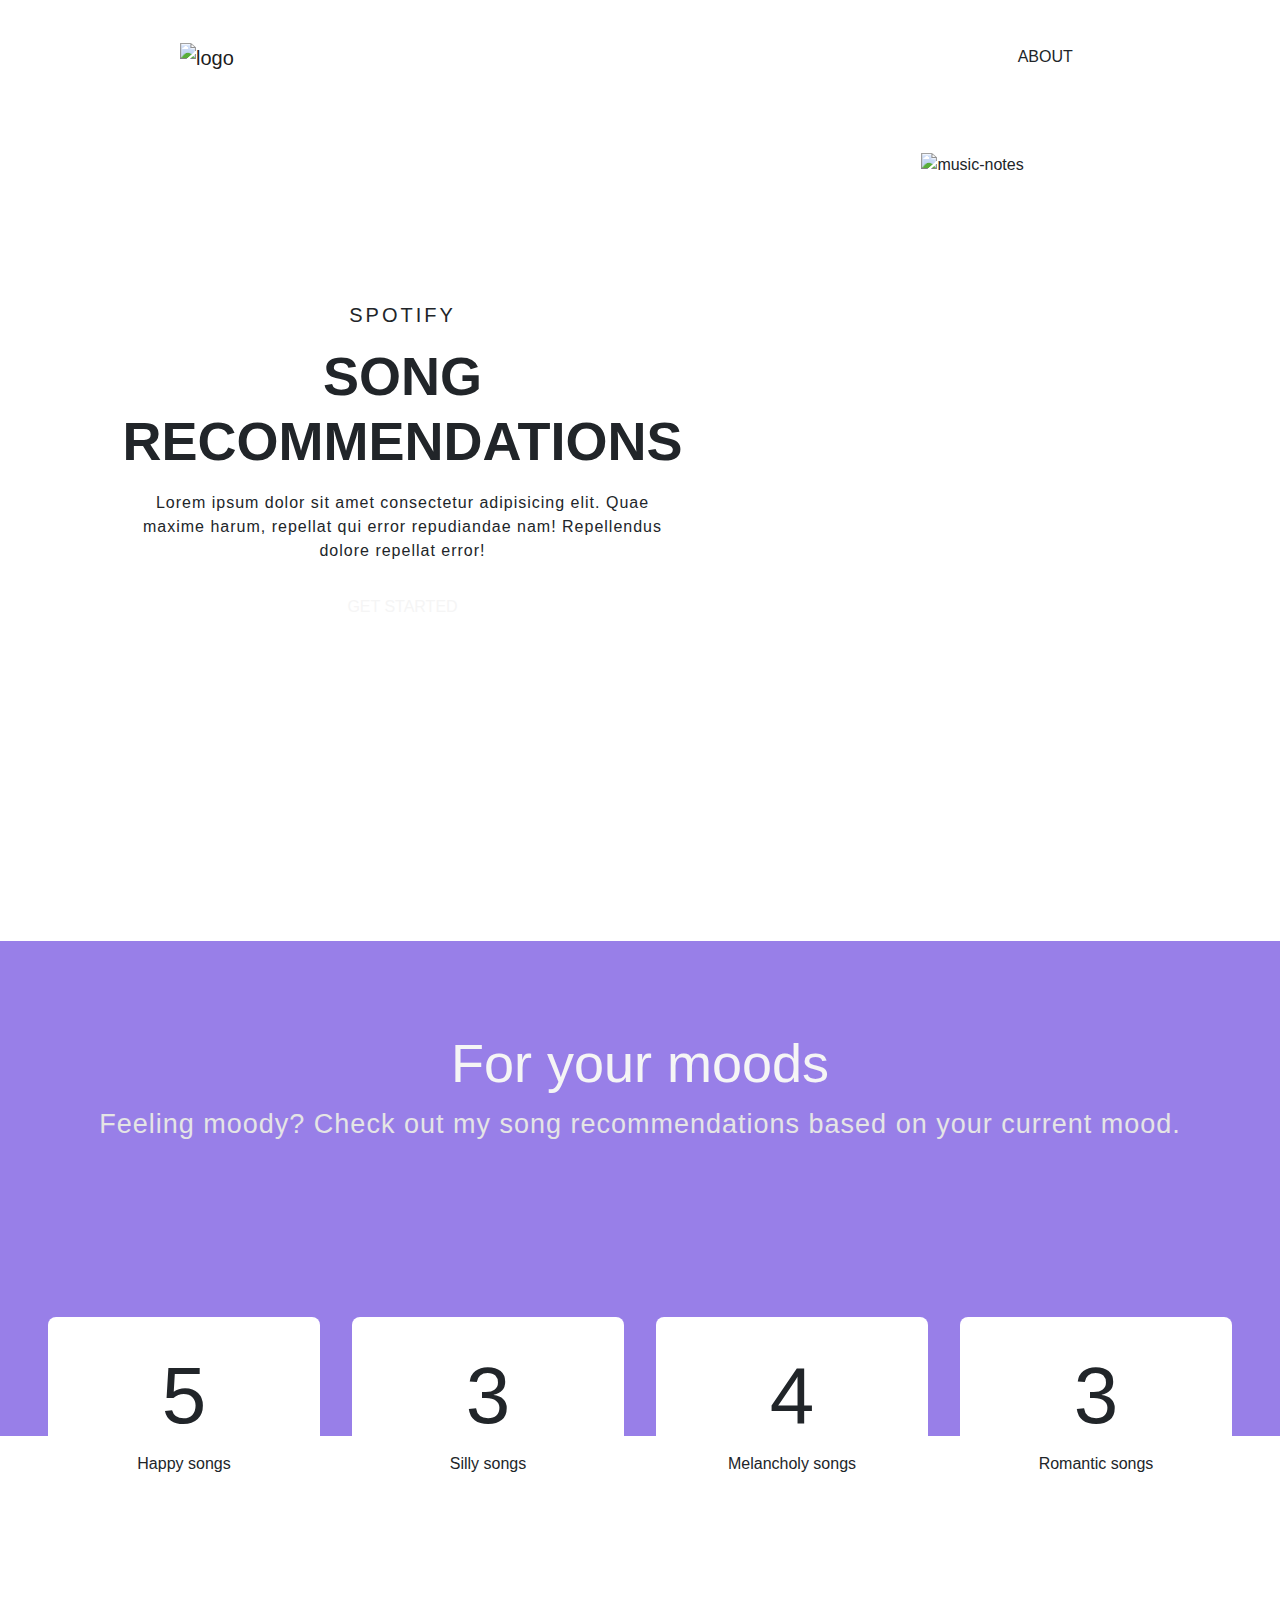
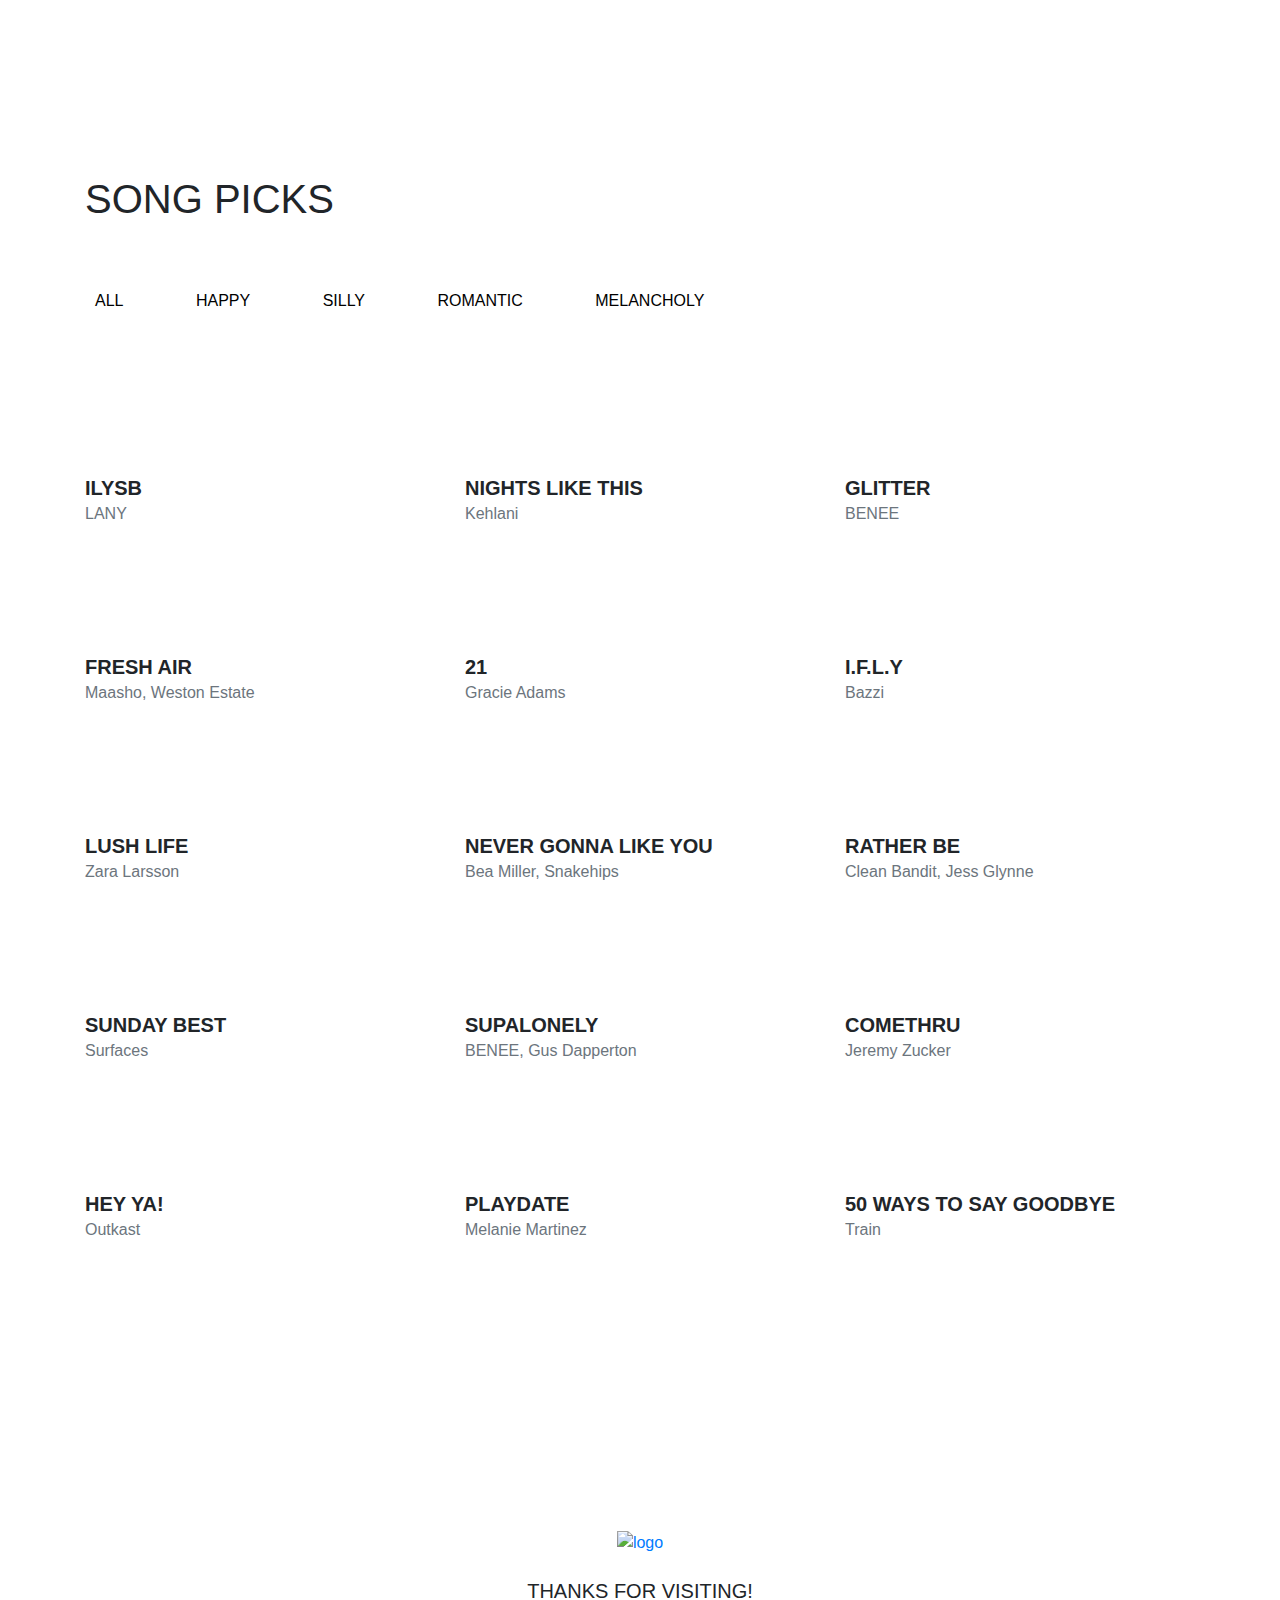
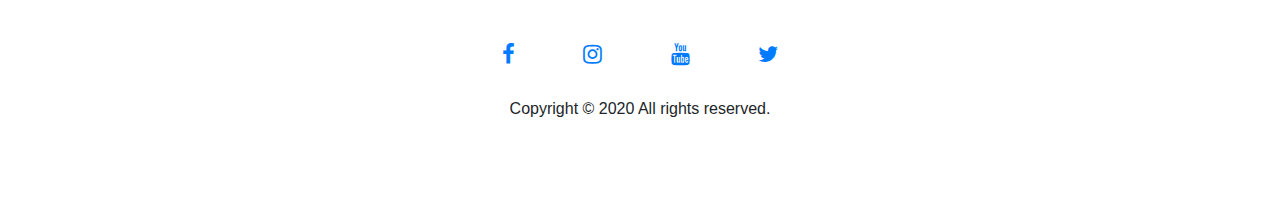
==== index.html @ 08bbc378 "moved file to root" ====
<!doctype html>
<html lang="en">

<head>
  <!-- Required meta tags -->
  <meta charset="utf-8">
  <meta name="viewport" content="width=device-width, initial-scale=1, shrink-to-fit=no">

  <!-- Bootstrap CSS -->
  <link rel="stylesheet" href="https://stackpath.bootstrapcdn.com/bootstrap/4.4.1/css/bootstrap.min.css"
    integrity="sha384-Vkoo8x4CGsO3+Hhxv8T/Q5PaXtkKtu6ug5TOeNV6gBiFeWPGFN9MuhOf23Q9Ifjh" crossorigin="anonymous">
  <!-- My CSS -->
  <link rel="stylesheet" href="./css/style.css">
  <link rel="stylesheet" href="./css/responsive.css">
  <!-- Icons -->
  <link rel="stylesheet" href="https://cdnjs.cloudflare.com/ajax/libs/font-awesome/4.7.0/css/font-awesome.min.css">

  <title>Song Recommendations</title>

</head>

<body>
  <!-- header nav -->
  <header class="header_area">
    <div class="main-menu">
      <nav class="navbar navbar-expand-lg navbar-light">
        <a class="navbar-brand" href="#"><img src="./assets/logo-mini.png" height=50 alt="logo"></a>
        <button class="navbar-toggler" type="button" data-toggle="collapse" data-target="#navbarNav"
          aria-controls="navbarNav" aria-expanded="false" aria-label="Toggle navigation">
          <span class="navbar-toggler-icon"></span>
        </button>
        <div class="collapse navbar-collapse" id="navbarNav">
          <div class="mr-auto"></div>
          <ul class="navbar-nav">
            <li class="nav-item active">
              <a class="nav-link" href="#">Home <span class="sr-only">(current)</span></a>
            </li>
            <li class="nav-item">
              <a class="nav-link" href="#about">About</a>
            </li>
          </ul>
        </div>
      </nav>
    </div>
  </header>
  
  <!-- header nav end -->
  <div class="container text-center">
    <div class="row">
      <div class="col-md-7 col-sm-12">
        <h5>SPOTIFY</h5>

        <h1>SONG RECOMMENDATIONS</h1>
        <p>Lorem ipsum dolor sit amet consectetur adipisicing elit. Quae maxime harum, repellat qui error
          repudiandae nam! Repellendus dolore repellat error!</p>
        <button class="btn button primary-button text-uppercase"><a href="#songs">Get Started</a></button>
      </div>
      <div class="col-md-5 col-sm-12 h-25">
        <img src="../assets/music.png" alt="music-notes" height="300">
      </div>
    </div>
  </div>

  <!-- header/banner end -->

  <main>
    
    <section id="about" class="section-2 container-fluid p-0">
      <div class="cover">
        <div class="content text-center">
          <h1>For your moods</h1>
          <p>
            Feeling moody? Check out my song recommendations based on your current mood. </p>
        </div>
      </div>

      <div class="container-fluid text-center">
        <div class="numbers d-flex flex-md-row flex-wrap justify-content-center">
          <div class="rect">
            <h1>5</h1>
            <p>Happy songs</p>
          </div>
          <div class="rect">
            <h1>3</h1>
            <p>Silly songs</p>
          </div>
          <div class="rect">
            <h1>4</h1>
            <p>Melancholy songs</p>
          </div>
          <div class="rect">
            <h1>3</h1>
            <p>Romantic songs</p>
          </div>
        </div>
      </div>
    </section>
    <!-- songs grid -->
    <section class="grid-area" id="songs">
      <div class="container">
        <div class="grid-title pb-5">
          <h1 class="text-uppercase title-h1">Song Picks</h1>
          <!-- <h1 class="text-uppercase title-h1"></h1> -->
        </div>

        <div class="button-group">
          <button type="button" class="active" data-filter="*">All</button>
          <button type="button" data-filter=".happy">Happy</button>
          <button type="button" data-filter=".silly">Silly</button>
          <button type="button" data-filter=".romantic">Romantic</button>
          <button type="button" data-filter=".melancholy">Melancholy</button>
        </div>

        <div class="row grid">
          <div class="col-lg-4 col-md-6 col-sm-12 element-item romantic">
            <div class="our-song">
              <div class="img">
                <iframe src="https://open.spotify.com/embed/track/2btKtacOXuMtC9WjcNRvAA" width="260" height="80"
                  frameborder="0" allowtransparency="true" allow="encrypted-media"
                  class="embed-responsive-item"></iframe>
              </div>
              <div class="title py-4">
                <h4 class="text-uppercase">ILYSB</h4>
                <span class="text-secondary">LANY</span>
              </div>
            </div>
          </div>
          <div class="col-lg-4 col-md-6 col-sm-12 element-item melancholy">
            <div class="our-song">
              <div class="img">
                <iframe src="https://open.spotify.com/embed/track/6ZRuF2n1CQxyxxAAWsKJOy" width="260" height="80"
                  frameborder="0" allowtransparency="true" allow="encrypted-media"
                  class="embed-responsive-item"></iframe>
              </div>
              <div class="title py-4">
                <h4 class="text-uppercase">Nights like this</h4>
                <span class="text-secondary">Kehlani</span>
              </div>
            </div>
          </div>
          <div class="col-lg-4 col-md-6 col-sm-12 element-item happy">
            <div class="our-song">
              <div class="img">
                <iframe src="https://open.spotify.com/embed/track/23TPP1eeElFfvYVznskwCY?si=12Czui0OSvKcH7scDJp1RA"
                  width="260" height="80" frameborder="0" allowtransparency="true" allow="encrypted-media"
                  class="embed-responsive-item"></iframe>
              </div>
              <div class="title py-4">
                <h4 class="text-uppercase">Glitter</h4>
                <span class="text-secondary">BENEE</span>
              </div>
            </div>
          </div>
          <div class="col-lg-4 col-md-6 col-sm-12 element-item romantic">
            <div class="our-song">
              <div class="img">
                <iframe src="https://open.spotify.com/embed/track/1NFNa1nGPnwdmcHO5XQ7Ui?si=1fVsL28STkyZ-cUA6MHjVA"
                  width="260" height="80" frameborder="0" allowtransparency="true" allow="encrypted-media"
                  class="embed-responsive-item"></iframe>
              </div>
              <div class="title py-4">
                <h4 class="text-uppercase">Fresh Air</h4>
                <span class="text-secondary"> Maasho, Weston Estate</span>
              </div>
            </div>
          </div>
          <div class="col-lg-4 col-md-6 col-sm-12 element-item melancholy">
            <div class="our-song">
              <div class="img">
                <iframe src="https://open.spotify.com/embed/track/2D2lazsae9o1UoVPUAdxyT?si=4JyuMyzUR7mgdUb02_jEhQ"
                  width="260" height="80" frameborder="0" allowtransparency="true" allow="encrypted-media"
                  class="embed-responsive-item"></iframe>
              </div>
              <div class="title py-4">
                <h4 class="text-uppercase">21</h4>
                <span class="text-secondary">Gracie Adams</span>
              </div>
            </div>
          </div>
          <div class="col-lg-4 col-md-6 col-sm-12 element-item romantic">
            <div class="our-song">
              <div class="img">
                <iframe src="https://open.spotify.com/embed/track/4a6q8CR2hzLk2plDkSxkfD?si=4YS08IiPSr6J7skVjplX7w"
                  width="260" height="80" frameborder="0" allowtransparency="true" allow="encrypted-media"
                  class="embed-responsive-item"></iframe>
              </div>
              <div class="title py-4">
                <h4 class="text-uppercase">I.F.L.Y</h4>
                <span class="text-secondary">Bazzi</span>
              </div>
            </div>
          </div>
          <div class="col-lg-4 col-md-6 col-sm-12 element-item happy">
            <div class="our-song">
              <div class="img">
                <iframe src="https://open.spotify.com/embed/track/2kvgmr5CFhSvleQqTjB3eP?si=8O9Pju3aRYKquGAKlJai1w"
                  width="260" height="80" frameborder="0" allowtransparency="true" allow="encrypted-media"
                  class="embed-responsive-item"></iframe>
              </div>
              <div class="title py-4">
                <h4 class="text-uppercase">Lush Life</h4>
                <span class="text-secondary">Zara Larsson</span>
              </div>
            </div>
          </div>
          <div class="col-lg-4 col-md-6 col-sm-12 element-item silly">
            <div class="our-song">
              <div class="img">
                <iframe src="https://open.spotify.com/embed/track/5lzp3WgXCd94gI7cQaQ9bQ?si=NEq-9z8mRvesstSaTT5Diw"
                  width="260" height="80" frameborder="0" allowtransparency="true" allow="encrypted-media"
                  class="embed-responsive-item"></iframe>
              </div>
              <div class="title py-4">
                <h4 class="text-uppercase">Never gonna like you</h4>
                <span class="text-secondary">Bea Miller, Snakehips</span>
              </div>
            </div>
          </div>
          <div class="col-lg-4 col-md-6 col-sm-12 element-item happy">
            <div class="our-song">
              <div class="img">
                <iframe src="https://open.spotify.com/embed/track/0TVV2gFROJaB3kIZyCUvIY?si=h89zkpguTAm8N0iKGRA2QQ"
                  width="260" height="80" frameborder="0" allowtransparency="true" allow="encrypted-media"
                  class="embed-responsive-item"></iframe>
              </div>
              <div class="title py-4">
                <h4 class="text-uppercase">Rather Be</h4>
                <span class="text-secondary">Clean Bandit, Jess Glynne</span>
              </div>
            </div>
          </div>
          <div class="col-lg-4 col-md-6 col-sm-12 element-item happy">
            <div class="our-song">
              <div class="img">
                <iframe src="https://open.spotify.com/embed/track/1Cv1YLb4q0RzL6pybtaMLo" width="260" height="80"
                  frameborder="0" allowtransparency="true" allow="encrypted-media"
                  class="embed-responsive-item"></iframe>
              </div>
              <div class="title py-4">
                <h4 class="text-uppercase">Sunday Best</h4>
                <span class="text-secondary">Surfaces</span>
              </div>
            </div>
          </div>
          <div class="col-lg-4 col-md-6 col-sm-12 element-item silly">
            <div class="our-song">
              <div class="img">
                <iframe src="https://open.spotify.com/embed/track/4nK5YrxbMGZstTLbvj6Gxw" width="260" height="80"
                  frameborder="0" allowtransparency="true" allow="encrypted-media"
                  class="embed-responsive-item"></iframe>
              </div>
              <div class="title py-4">
                <h4 class="text-uppercase">Supalonely</h4>
                <span class="text-secondary">BENEE, Gus Dapperton</span>
              </div>
            </div>
          </div>
          <div class="col-lg-4 col-md-6 col-sm-12 element-item melancholy">
            <div class="our-song">
              <div class="img">
                <iframe src="https://open.spotify.com/embed/track/18uwL0vNUanqZH0ro2QcOP?si=ASeWgpOrRXWKSU6M1baNkg"
                  width="260" height="80" frameborder="0" allowtransparency="true" allow="encrypted-media"
                  class="embed-responsive-item"></iframe>
              </div>
              <div class="title py-4">
                <h4 class="text-uppercase">Comethru</h4>
                <span class="text-secondary">Jeremy Zucker</span>
              </div>
            </div>
          </div>
          <div class="col-lg-4 col-md-6 col-sm-12 element-item happy">
            <div class="our-song">
              <div class="img">
                <iframe src="https://open.spotify.com/embed/track/3AszgPDZd9q0DpDFt4HFBy?si=mruC6h8ETCKUBYhpDoMNRQ"
                  width="260" height="80" frameborder="0" allowtransparency="true" allow="encrypted-media"
                  class="embed-responsive-item"></iframe>
              </div>
              <div class="title py-4">
                <h4 class="text-uppercase">Hey Ya!</h4>
                <span class="text-secondary">Outkast</span>
              </div>
            </div>
          </div>
          <div class="col-lg-4 col-md-6 col-sm-12 element-item melancholy">
            <div class="our-song">
              <div class="img">
                <iframe src="https://open.spotify.com/embed/track/4DpNNXFMMxQEKl7r0ykkWA?si=71JcmG0fSx23DiQxmCPgtQ"
                  width="260" height="80" frameborder="0" allowtransparency="true" allow="encrypted-media"
                  class="embed-responsive-item"></iframe>
              </div>
              <div class="title py-4">
                <h4 class="text-uppercase">Playdate</h4>
                <span class="text-secondary">Melanie Martinez</span>
              </div>
            </div>
          </div>
          <div class="col-lg-4 col-md-6 col-sm-12 element-item silly">
            <div class="our-song">
              <div class="img">
                <iframe src="https://open.spotify.com/embed/track/2NniAhAtkRACaMeYt48xlD" width="260" height="80"
                  frameborder="0" allowtransparency="true" allow="encrypted-media"
                  class="embed-responsive-item"></iframe>
              </div>
              <div class="title py-4">
                <h4 class="text-uppercase">50 ways to say goodbye</h4>
                <span class="text-secondary">Train</span>
              </div>
            </div>
          </div>
        </div>
      </div>
    </section>

    <!-- songs grid end -->

  </main>
  <footer class="footer-area">
    <div class="container">
      <div class="">
        <div class="site-logo text-center py-4">
          <a href="#"><img src="./assets/logo-mini.png" alt="logo" height="50"></a>
        </div>
        <div class="social text-center">
          <h5 class="text-uppercase">Thanks for visiting!</h5>
          <a href="#"><i class="fa fa-facebook"></i></a>
          <a href="#"><i class="fa fa-instagram"></i></a>
          <a href="#"><i class="fa fa-youtube"></i></a>
          <a href="#"><i class="fa fa-twitter"></i></a>
        </div>
        <div class="copyrights text-center">
          <p class="para">
            Copyright © 2020 All rights reserved.
          </p>
        </div>
      </div>
    </div>
  </footer>
  
  <!-- Optional JavaScript -->
  <!-- Jquery  -->
  <script src="https://cdnjs.cloudflare.com/ajax/libs/jquery/3.5.0/jquery.min.js"
    integrity="sha256-xNzN2a4ltkB44Mc/Jz3pT4iU1cmeR0FkXs4pru/JxaQ=" crossorigin="anonymous"></script>
  <script src="https://code.jquery.com/jquery-3.4.1.slim.min.js"
    integrity="sha384-J6qa4849blE2+poT4WnyKhv5vZF5SrPo0iEjwBvKU7imGFAV0wwj1yYfoRSJoZ+n"
    crossorigin="anonymous"></script>
  <!-- popper -->
  <script src="https://cdn.jsdelivr.net/npm/popper.js@1.16.0/dist/umd/popper.min.js"
    integrity="sha384-Q6E9RHvbIyZFJoft+2mJbHaEWldlvI9IOYy5n3zV9zzTtmI3UksdQRVvoxMfooAo"
    crossorigin="anonymous"></script>
  <!-- bootstrap -->
  <script src="https://stackpath.bootstrapcdn.com/bootstrap/4.4.1/js/bootstrap.min.js"
    integrity="sha384-wfSDF2E50Y2D1uUdj0O3uMBJnjuUD4Ih7YwaYd1iqfktj0Uod8GCExl3Og8ifwB6"
    crossorigin="anonymous"></script>
  <!-- isotope js library -->
  <script src="../external/isotope.min.js"></script>
  <!-- custom js -->
  <script src="../Javascript/main.js"></script>
  <!-- spotify -->
  <script src="https://sdk.scdn.co/spotify-player.js"></script>
  <script>
    window.onSpotifyWebPlaybackSDKReady = () => {
      const token = 'BQDsELh1Se75TSv4zop2jpzXA0-ob46IawTyYUQPzpLZhIaLlbGDX2r_m4s93Q0mQ5q74J6qy7omd3E8Xym5swXf7GTSx4edSaPCSYxxUVTp7kOAbnDyjmwQwOK1MBikD76SkZImhVtvU6irSMyEF9BGuCObr4gUzaFGY1lKTtLHPhpcgnKBBcU';
      const player = new Spotify.Player({
        name: 'Web Playback SDK Quick Start Player',
        getOAuthToken: cb => { cb(token); }
      });

      // Error handling
      player.addListener('initialization_error', ({ message }) => { console.error(message); });
      player.addListener('authentication_error', ({ message }) => { console.error(message); });
      player.addListener('account_error', ({ message }) => { console.error(message); });
      player.addListener('playback_error', ({ message }) => { console.error(message); });

      // Playback status updates
      player.addListener('player_state_changed', state => { console.log(state); });

      // Ready
      player.addListener('ready', ({ device_id }) => {
        console.log('Ready with Device ID', device_id);
      });

      // Not Ready
      player.addListener('not_ready', ({ device_id }) => {
        console.log('Device ID has gone offline', device_id);
      });

      // Connect to the player!
      player.connect();
    };
  </script>
</body>

</html>
---- css/style.css ----
/* import fonts from fonts.css file */
@import url(./fonts.css);

/* import CSS variables */
@import url(../variables/_variables.css);
html{
    scroll-behavior: smooth;
}

header,
section {
    overflow-x: hidden;
}

/* header nav */
.header_area .main-menu .navbar .navbar-brand {
    padding: 0
}

.header_area .main-menu .navbar {
    padding: 2vmin 20vmin;
}

.header_area .main-menu .nav-item .nav-link {
    text-transform: uppercase;
    padding       : 1.7rem;
    color         : var(--title-color);
    font-weight   : 500;
}

.header_area .main-menu .navbar-nav .active a {
    background             : var(--gradient-color);
    -webkit-background-clip: text;
    -webkit-text-fill-color: transparent;
    background-clip        : text;
}

.header_area .main-menu .navbar-nav a:hover {
    background             : var(--gradient-color);
    -webkit-background-clip: text;
    -webkit-text-fill-color: transparent;
    background-clip        : text;
}

.dropdown-menu {
    display   : none;
    position  : absolute;
    background: white;
    min-width : 160px;
}

/* header nav end*/

/* banner */

.container .row .col-md-5 {
    padding: 4.2vmin 1vmin;
}

.container .row .col-md-7 {
    padding       : 20vmin 1vmin;
    padding-bottom: 35vmin;
}

.container .row .col-md-5 img {
    width: 90%
}

.container .col-md-7 h5 {
    padding       : 1vmin;
    letter-spacing: 3px;
}

.container .col-md-7 h1 {
    padding    : 0.1em 0 em;
    font-size  : 6vmin;
    font-weight: 600;
}

 .container .col-md-7 p{
    padding: 1vmin 5vmin;
    letter-spacing: 1px;
}

/* banner end */

/* Common Classes */

.title-text {
    font: normal bold 50px/ 72px var(--roboto);
}

.text-uppercase {
    text-transform: uppercase;
}

p.para {
    color   : var(--text-color);
}

.font-roboto {
    font-family: var(--roboto);
}

.btn a {
    padding: 0.8rem 2.2rem;
    font-weight: 500;
    position: relative;
    border: 3px solid transparent;
    border-radius: 4px;
    background: var(--gradient-color);
    background-clip: padding-box;
    color: whitesmoke;
    transition: background .6s ease;
    box-shadow: var(--box-shadow);
}

.btn a:hover{
    filter: opacity(0.8);
    color: whitesmoke;
    text-decoration: none;
}

button:focus, button:active button:hover .btn a:active,
.btn.active{
    outline: 0px !important;
    box-shadow: none !important;
}

/* Common Classes end */

/* Mood card section */

.cover {
    width: 100%;
    height: 55vmin;
    background-position: -24rem -19rem;
    background-size: 150%;
    position: relative;
  }
  
  .cover .overlay {
    position: absolute;
    top: 0;
    left: 0;
    width: 100%;
    height: 100%;
    z-index: 999;
  }
  
  .cover .content {
    width: 100%;
    height: 100%;
    background: rgba(118, 85, 225, 0.753);
    padding-top: 10vmin;
  }
  
  .cover .content > h1 {
    font-size: 6vmin;
    color: whitesmoke;
  }
  
  .cover .content > p {
    font-size: 3vmin;
    color: #e5e5e5;
    letter-spacing: 1px;
  }
  
  .numbers .rect {
    position: relative;
    z-index: 1;
    background: white;
    width: 17rem;
    height: 12rem;
    padding-top: 3.5vmin;
    margin: 1rem;
    border-radius: 0.5em;
    box-shadow: var(--box-shadow);

  }
  
  .numbers {
    margin-top: -15vmin; 
    margin-bottom: 10vmin;
  }
  
  .numbers .rect h1 {
    font-size: 5rem;
    color: var(--primary-color);
  }
  
  .purchase > h1 {
    padding-top: 15vmin;
    padding-bottom: 0.1em;
  }
  
  .purchase > p {
    font-size: 3vmin;
    padding-bottom: 5vmin;
  }
  
  .purchase .cards .card {
    width: 22rem;
    margin: 3vmin 3vmin;
  }
  
  .cards div {
    padding: 0;
    margin: 0;
  }
  
  .cards .title {
    background: rgba(208, 241, 241, 0.199);
    padding: 1.4em 2.5em;
    font-size: 2vmin;
  }
  
  .card .card-text {
    padding: 2.5rem 3rem;
  }
  
  .card-body .pricing {
    background: rgba(208, 241, 241, 0.199);
    border-top-right-radius: 170px;
    border-top-left-radius: 170px;
  }
  
  .card-body .pricing > h1 {
    font-size: 10vmin;
    padding: 1em 0.5em;
  }

/* songs grid */
.grid-area {
    margin: 10rem 0;
}

.grid-area .button-group button {
    background       : transparent;
    border           : none;
    font-weight      : 500;
    font-size        : 16px;
    padding: 10px;
    margin-bottom: 3rem;
    text-transform   : uppercase;
}

.grid-area .button-group button:hover {
    color: var(--primary-color);
    border-bottom: solid;
    border-color: var(--gradient-color);
    border-width: 0.15rem;
}

.grid-area .button-group button:active {
    border-bottom: solid;
    border-color: var(--gradient-color);
    border-width: 0.15rem;
}

.grid-area .button-group button+button {
    margin-left: 3rem;
}

.grid-area .grid .our-song>.title h4 {
    font-weight: 600;
    font-size  : 20px;
    line-height: 12px;
}


/* Footer Area */

footer.footer-area {
    padding   : 5rem 0;
    background: url(../assets/footer-bg.png) no-repeat;
}

footer.footer-area .social h5 {
    font: 500 23px/ 30px;
}

footer.footer-area .social a>i {
    font-size: 22px;
    padding  : 2rem;
    color    : var(--border-color);
}

footer.footer-area .social a:hover>i {
    color: var(--primary-color);
}

/* End Footer */
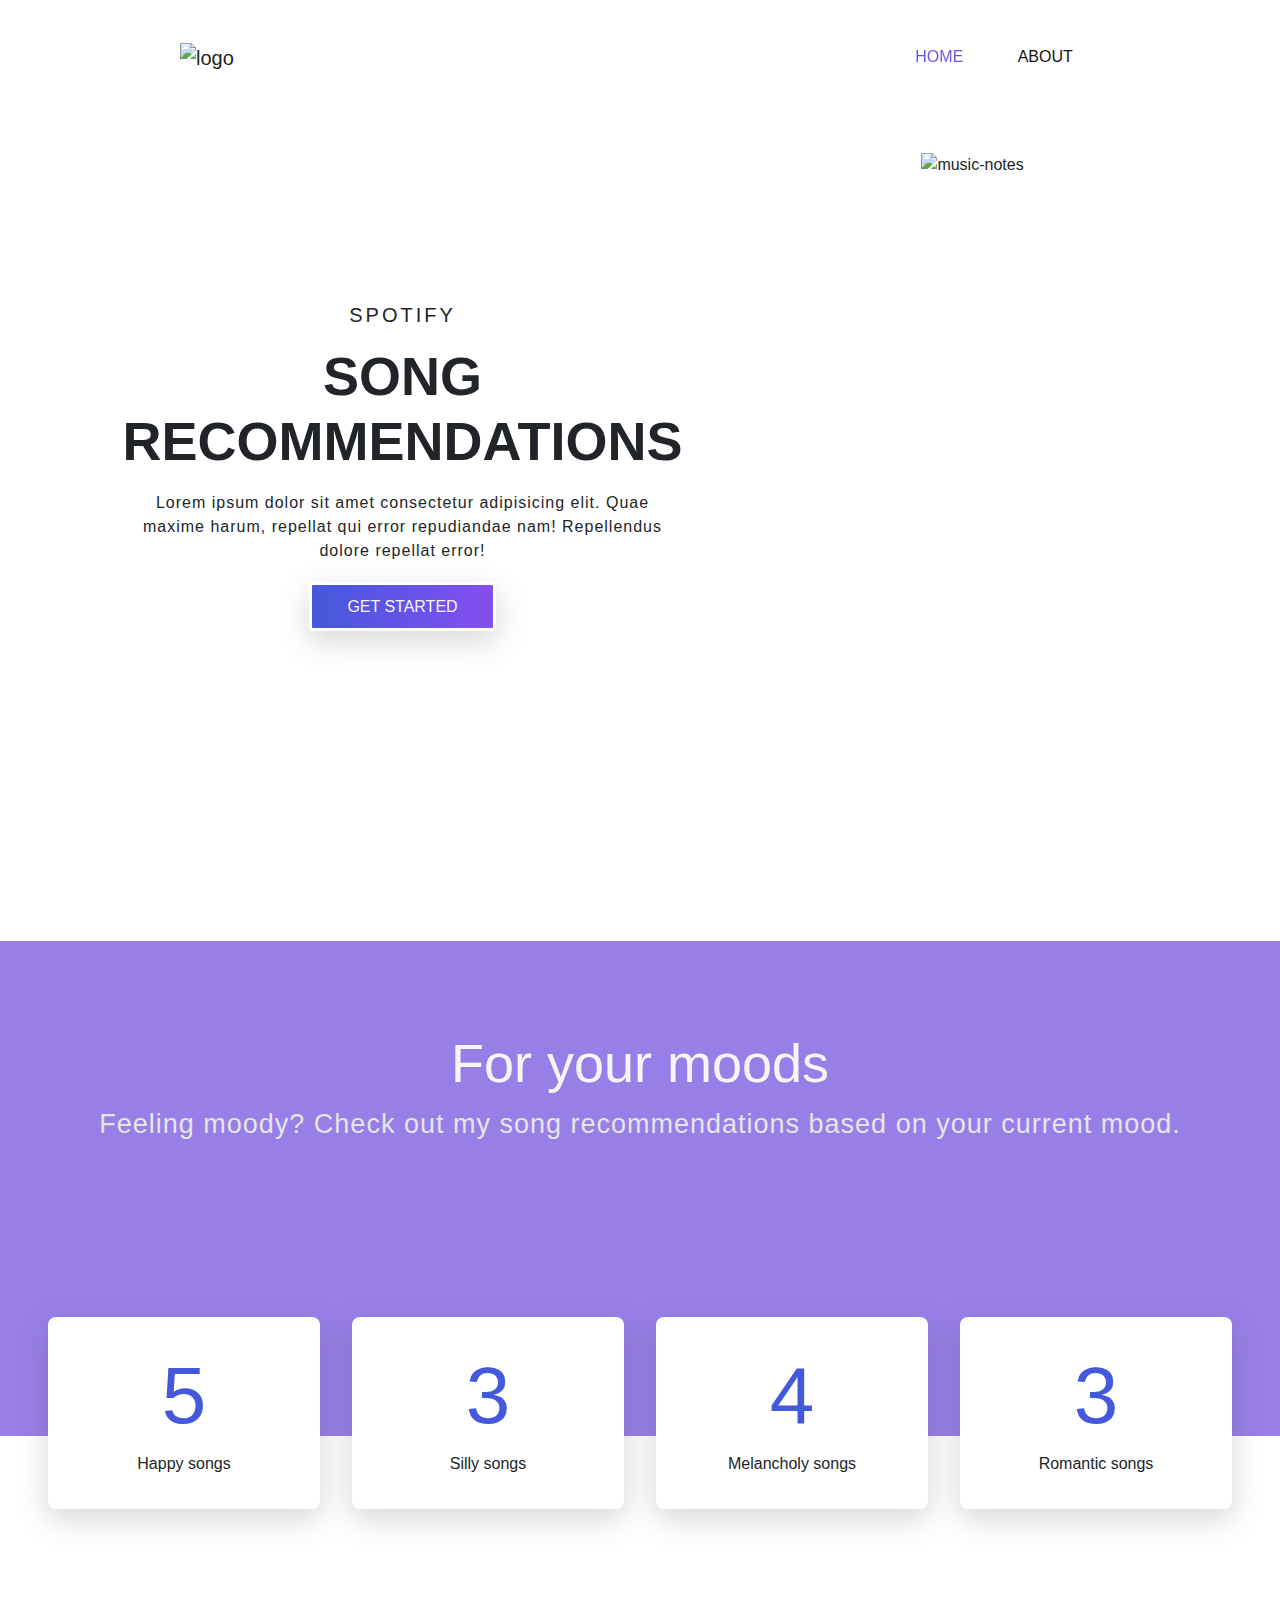
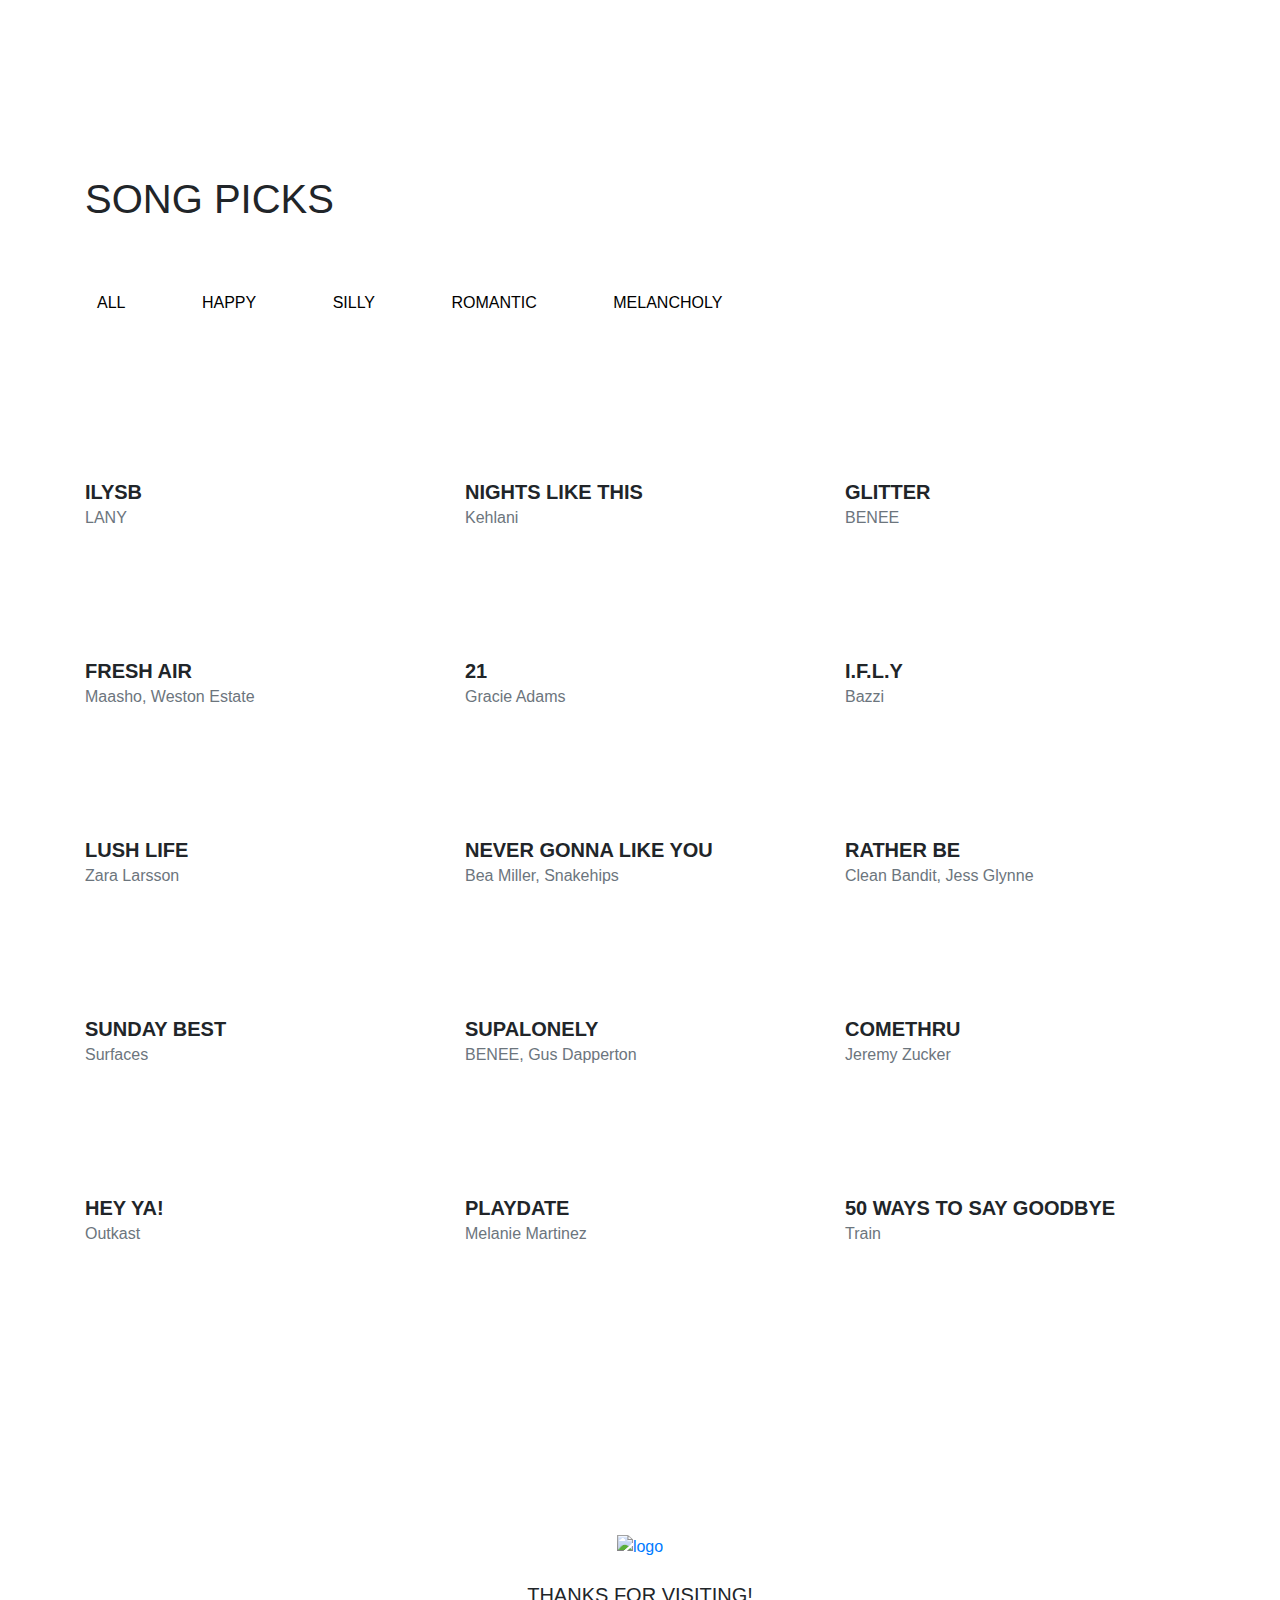
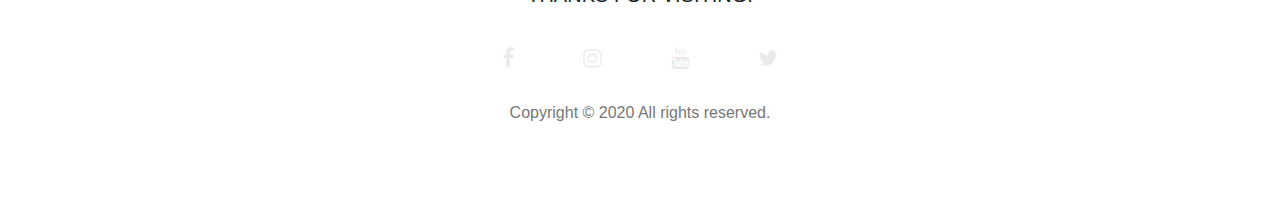
==== commit e0cb7ae4: "rewrite js file path" ====
--- a/index.html
+++ b/index.html
@@ -10,10 +10,12 @@
   <link rel="stylesheet" href="https://stackpath.bootstrapcdn.com/bootstrap/4.4.1/css/bootstrap.min.css"
     integrity="sha384-Vkoo8x4CGsO3+Hhxv8T/Q5PaXtkKtu6ug5TOeNV6gBiFeWPGFN9MuhOf23Q9Ifjh" crossorigin="anonymous">
   <!-- My CSS -->
-  <link rel="stylesheet" href="./css/style.css">
-  <link rel="stylesheet" href="./css/responsive.css">
+  <link rel="stylesheet" href="css/style.css">
+  <link rel="stylesheet" href="css/responsive.css">
   <!-- Icons -->
   <link rel="stylesheet" href="https://cdnjs.cloudflare.com/ajax/libs/font-awesome/4.7.0/css/font-awesome.min.css">
+  <!-- Favicon -->
+  <link rel="shortcut icon" type="image/png" href="assets/favicon.png">
 
   <title>Song Recommendations</title>
 
@@ -43,7 +45,7 @@
       </nav>
     </div>
   </header>
-  
+
   <!-- header nav end -->
   <div class="container text-center">
     <div class="row">
@@ -64,7 +66,7 @@
   <!-- header/banner end -->
 
   <main>
-    
+
     <section id="about" class="section-2 container-fluid p-0">
       <div class="cover">
         <div class="content text-center">
@@ -335,8 +337,7 @@
       </div>
     </div>
   </footer>
-  
-  <!-- Optional JavaScript -->
+
   <!-- Jquery  -->
   <script src="https://cdnjs.cloudflare.com/ajax/libs/jquery/3.5.0/jquery.min.js"
     integrity="sha256-xNzN2a4ltkB44Mc/Jz3pT4iU1cmeR0FkXs4pru/JxaQ=" crossorigin="anonymous"></script>
@@ -352,9 +353,9 @@
     integrity="sha384-wfSDF2E50Y2D1uUdj0O3uMBJnjuUD4Ih7YwaYd1iqfktj0Uod8GCExl3Og8ifwB6"
     crossorigin="anonymous"></script>
   <!-- isotope js library -->
-  <script src="../external/isotope.min.js"></script>
+  <script src="/external/isotope.min.js"></script>
   <!-- custom js -->
-  <script src="../Javascript/main.js"></script>
+  <script src="/javascript/main.js"></script>
   <!-- spotify -->
   <script src="https://sdk.scdn.co/spotify-player.js"></script>
   <script>
--- a/css/style.css
+++ b/css/style.css
@@ -1,52 +1,71 @@
 /* import fonts from fonts.css file */
-@import url(./fonts.css);
-
-/* import CSS variables */
-@import url(../variables/_variables.css);
-html{
-    scroll-behavior: smooth;
+@import url(fonts.css);
+
+html,
+body {
+  margin: 0%;
+  box-sizing: border-box;
+  width: 100%;
+  height: 100%;
+  scroll-behavior: smooth;
+}
+
+/* CSS variables */
+
+:root {
+  --primary-color: #4458dc;
+  --primary-color2: #854fee;
+  --title-color: #141313;
+  --text-color: #777777;
+  --border-color: #201f1f17;
+  --gradient-color: linear-gradient(90deg, #4458dc 0%, #854fee 100%);
+  --shadow-color: 0px 10px 30px rgba(118, 85, 225, 0.3);
+  --box-shadow: 0px 10px 30px rgba(57, 56, 61, 0.205);
+
+  /* font family variables. */
+  --roboto: "Roboto", cursive;
 }
 
 header,
 section {
-    overflow-x: hidden;
+  overflow-x: hidden;
 }
 
 /* header nav */
 .header_area .main-menu .navbar .navbar-brand {
-    padding: 0
+  padding: 0;
 }
 
 .header_area .main-menu .navbar {
-    padding: 2vmin 20vmin;
+  padding: 2vmin 20vmin;
 }
 
 .header_area .main-menu .nav-item .nav-link {
-    text-transform: uppercase;
-    padding       : 1.7rem;
-    color         : var(--title-color);
-    font-weight   : 500;
+  text-transform: uppercase;
+  padding: 1.7rem;
+  color: var(--title-color);
+  font-weight: 500;
 }
 
 .header_area .main-menu .navbar-nav .active a {
-    background             : var(--gradient-color);
-    -webkit-background-clip: text;
-    -webkit-text-fill-color: transparent;
-    background-clip        : text;
+  background: var(--gradient-color);
+  -webkit-background-clip: text;
+  -webkit-text-fill-color: transparent;
+  background-clip: text;
 }
 
 .header_area .main-menu .navbar-nav a:hover {
-    background             : var(--gradient-color);
-    -webkit-background-clip: text;
-    -webkit-text-fill-color: transparent;
-    background-clip        : text;
+  background: var(--gradient-color);
+  -webkit-background-clip: text;
+  -webkit-text-fill-color: transparent;
+  background-clip: text;
 }
 
 .dropdown-menu {
-    display   : none;
-    position  : absolute;
-    background: white;
-    min-width : 160px;
+  display: none;
+  position: absolute;
+  background: white;
+  min-width: 160px;
 }
 
 /* header nav end*/
@@ -54,32 +73,32 @@
 /* banner */
 
 .container .row .col-md-5 {
-    padding: 4.2vmin 1vmin;
+  padding: 4.2vmin 1vmin;
 }
 
 .container .row .col-md-7 {
-    padding       : 20vmin 1vmin;
-    padding-bottom: 35vmin;
+  padding: 20vmin 1vmin;
+  padding-bottom: 35vmin;
 }
 
 .container .row .col-md-5 img {
-    width: 90%
+  width: 90%;
 }
 
 .container .col-md-7 h5 {
-    padding       : 1vmin;
-    letter-spacing: 3px;
+  padding: 1vmin;
+  letter-spacing: 3px;
 }
 
 .container .col-md-7 h1 {
-    padding    : 0.1em 0 em;
-    font-size  : 6vmin;
-    font-weight: 600;
-}
-
- .container .col-md-7 p{
-    padding: 1vmin 5vmin;
-    letter-spacing: 1px;
+  padding: 0.1em 0 em;
+  font-size: 6vmin;
+  font-weight: 600;
+}
+
+.container .col-md-7 p {
+  padding: 1vmin 5vmin;
+  letter-spacing: 1px;
 }
 
 /* banner end */
@@ -87,44 +106,45 @@
 /* Common Classes */
 
 .title-text {
-    font: normal bold 50px/ 72px var(--roboto);
+  font: normal bold 50px/ 72px var(--roboto);
 }
 
 .text-uppercase {
-    text-transform: uppercase;
+  text-transform: uppercase;
 }
 
 p.para {
-    color   : var(--text-color);
+  color: var(--text-color);
 }
 
 .font-roboto {
-    font-family: var(--roboto);
+  font-family: var(--roboto);
 }
 
 .btn a {
-    padding: 0.8rem 2.2rem;
-    font-weight: 500;
-    position: relative;
-    border: 3px solid transparent;
-    border-radius: 4px;
-    background: var(--gradient-color);
-    background-clip: padding-box;
-    color: whitesmoke;
-    transition: background .6s ease;
-    box-shadow: var(--box-shadow);
-}
-
-.btn a:hover{
-    filter: opacity(0.8);
-    color: whitesmoke;
-    text-decoration: none;
-}
-
-button:focus, button:active button:hover .btn a:active,
-.btn.active{
-    outline: 0px !important;
-    box-shadow: none !important;
+  padding: 0.8rem 2.2rem;
+  font-weight: 500;
+  position: relative;
+  border: 3px solid transparent;
+  border-radius: 4px;
+  background: var(--gradient-color);
+  background-clip: padding-box;
+  color: whitesmoke;
+  transition: 0.6s ease;
+  box-shadow: var(--box-shadow);
+}
+
+.btn a:hover {
+  filter: opacity(0.8);
+  color: whitesmoke;
+  text-decoration: none;
+}
+
+button:focus,
+button:active button:hover .btn a:active,
+.btn.active {
+  outline: 0px !important;
+  box-shadow: none !important;
 }
 
 /* Common Classes end */
@@ -132,162 +152,156 @@
 /* Mood card section */
 
 .cover {
-    width: 100%;
-    height: 55vmin;
-    background-position: -24rem -19rem;
-    background-size: 150%;
-    position: relative;
-  }
-  
-  .cover .overlay {
-    position: absolute;
-    top: 0;
-    left: 0;
-    width: 100%;
-    height: 100%;
-    z-index: 999;
-  }
-  
-  .cover .content {
-    width: 100%;
-    height: 100%;
-    background: rgba(118, 85, 225, 0.753);
-    padding-top: 10vmin;
-  }
-  
-  .cover .content > h1 {
-    font-size: 6vmin;
-    color: whitesmoke;
-  }
-  
-  .cover .content > p {
-    font-size: 3vmin;
-    color: #e5e5e5;
-    letter-spacing: 1px;
-  }
-  
-  .numbers .rect {
-    position: relative;
-    z-index: 1;
-    background: white;
-    width: 17rem;
-    height: 12rem;
-    padding-top: 3.5vmin;
-    margin: 1rem;
-    border-radius: 0.5em;
-    box-shadow: var(--box-shadow);
-
-  }
-  
-  .numbers {
-    margin-top: -15vmin; 
-    margin-bottom: 10vmin;
-  }
-  
-  .numbers .rect h1 {
-    font-size: 5rem;
-    color: var(--primary-color);
-  }
-  
-  .purchase > h1 {
-    padding-top: 15vmin;
-    padding-bottom: 0.1em;
-  }
-  
-  .purchase > p {
-    font-size: 3vmin;
-    padding-bottom: 5vmin;
-  }
-  
-  .purchase .cards .card {
-    width: 22rem;
-    margin: 3vmin 3vmin;
-  }
-  
-  .cards div {
-    padding: 0;
-    margin: 0;
-  }
-  
-  .cards .title {
-    background: rgba(208, 241, 241, 0.199);
-    padding: 1.4em 2.5em;
-    font-size: 2vmin;
-  }
-  
-  .card .card-text {
-    padding: 2.5rem 3rem;
-  }
-  
-  .card-body .pricing {
-    background: rgba(208, 241, 241, 0.199);
-    border-top-right-radius: 170px;
-    border-top-left-radius: 170px;
-  }
-  
-  .card-body .pricing > h1 {
-    font-size: 10vmin;
-    padding: 1em 0.5em;
-  }
+  width: 100%;
+  height: 55vmin;
+  background-position: -24rem -19rem;
+  background-size: 150%;
+  position: relative;
+}
+
+.cover .overlay {
+  position: absolute;
+  top: 0;
+  left: 0;
+  width: 100%;
+  height: 100%;
+  z-index: 999;
+}
+
+.cover .content {
+  width: 100%;
+  height: 100%;
+  background: rgba(118, 85, 225, 0.753);
+  padding-top: 10vmin;
+}
+
+.cover .content > h1 {
+  font-size: 6vmin;
+  color: whitesmoke;
+}
+
+.cover .content > p {
+  font-size: 3vmin;
+  color: #e5e5e5;
+  letter-spacing: 1px;
+}
+
+.numbers .rect {
+  position: relative;
+  z-index: 1;
+  background: white;
+  width: 17rem;
+  height: 12rem;
+  padding-top: 3.5vmin;
+  margin: 1rem;
+  border-radius: 0.5em;
+  box-shadow: var(--box-shadow);
+}
+
+.numbers {
+  margin-top: -15vmin;
+  margin-bottom: 10vmin;
+}
+
+.numbers .rect h1 {
+  font-size: 5rem;
+  color: var(--primary-color);
+}
+
+.purchase > h1 {
+  padding-top: 15vmin;
+  padding-bottom: 0.1em;
+}
+
+.purchase > p {
+  font-size: 3vmin;
+  padding-bottom: 5vmin;
+}
+
+.purchase .cards .card {
+  width: 22rem;
+  margin: 3vmin 3vmin;
+}
+
+.cards div {
+  padding: 0;
+  margin: 0;
+}
+
+.cards .title {
+  background: rgba(208, 241, 241, 0.199);
+  padding: 1.4em 2.5em;
+  font-size: 2vmin;
+}
+
+.card .card-text {
+  padding: 2.5rem 3rem;
+}
+
+.card-body .pricing {
+  background: rgba(208, 241, 241, 0.199);
+  border-top-right-radius: 170px;
+  border-top-left-radius: 170px;
+}
+
+.card-body .pricing > h1 {
+  font-size: 10vmin;
+  padding: 1em 0.5em;
+}
 
 /* songs grid */
 .grid-area {
-    margin: 10rem 0;
+  margin: 10rem 0;
 }
 
 .grid-area .button-group button {
-    background       : transparent;
-    border           : none;
-    font-weight      : 500;
-    font-size        : 16px;
-    padding: 10px;
-    margin-bottom: 3rem;
-    text-transform   : uppercase;
+  background: transparent;
+  border: 0.15rem solid transparent;
+  font-weight: 500;
+  font-size: 16px;
+  padding: 10px;
+  margin-bottom: 3rem;
+  text-transform: uppercase;
 }
 
 .grid-area .button-group button:hover {
-    color: var(--primary-color);
-    border-bottom: solid;
-    border-color: var(--gradient-color);
-    border-width: 0.15rem;
+  border: 0.15rem solid var(--gradient-color);
+  color: var(--primary-color);
 }
 
 .grid-area .button-group button:active {
-    border-bottom: solid;
-    border-color: var(--gradient-color);
-    border-width: 0.15rem;
-}
-
-.grid-area .button-group button+button {
-    margin-left: 3rem;
-}
-
-.grid-area .grid .our-song>.title h4 {
-    font-weight: 600;
-    font-size  : 20px;
-    line-height: 12px;
-}
-
+  border: 0.15rem solid var(--gradient-color);
+}
+
+.grid-area .button-group button + button {
+  margin-left: 3rem;
+}
+
+.grid-area .grid .our-song > .title h4 {
+  font-weight: 600;
+  font-size: 20px;
+  line-height: 12px;
+}
 
 /* Footer Area */
 
 footer.footer-area {
-    padding   : 5rem 0;
-    background: url(../assets/footer-bg.png) no-repeat;
+  padding: 5rem 0;
+  background: url(../assets/footer-bg.png) no-repeat;
 }
 
 footer.footer-area .social h5 {
-    font: 500 23px/ 30px;
-}
-
-footer.footer-area .social a>i {
-    font-size: 22px;
-    padding  : 2rem;
-    color    : var(--border-color);
-}
-
-footer.footer-area .social a:hover>i {
-    color: var(--primary-color);
-}
-
-/* End Footer */+  font: 500 23px/ 30px;
+}
+
+footer.footer-area .social a > i {
+  font-size: 22px;
+  padding: 2rem;
+  color: var(--border-color);
+}
+
+footer.footer-area .social a:hover > i {
+  color: var(--primary-color);
+}
+
+/* End Footer */
